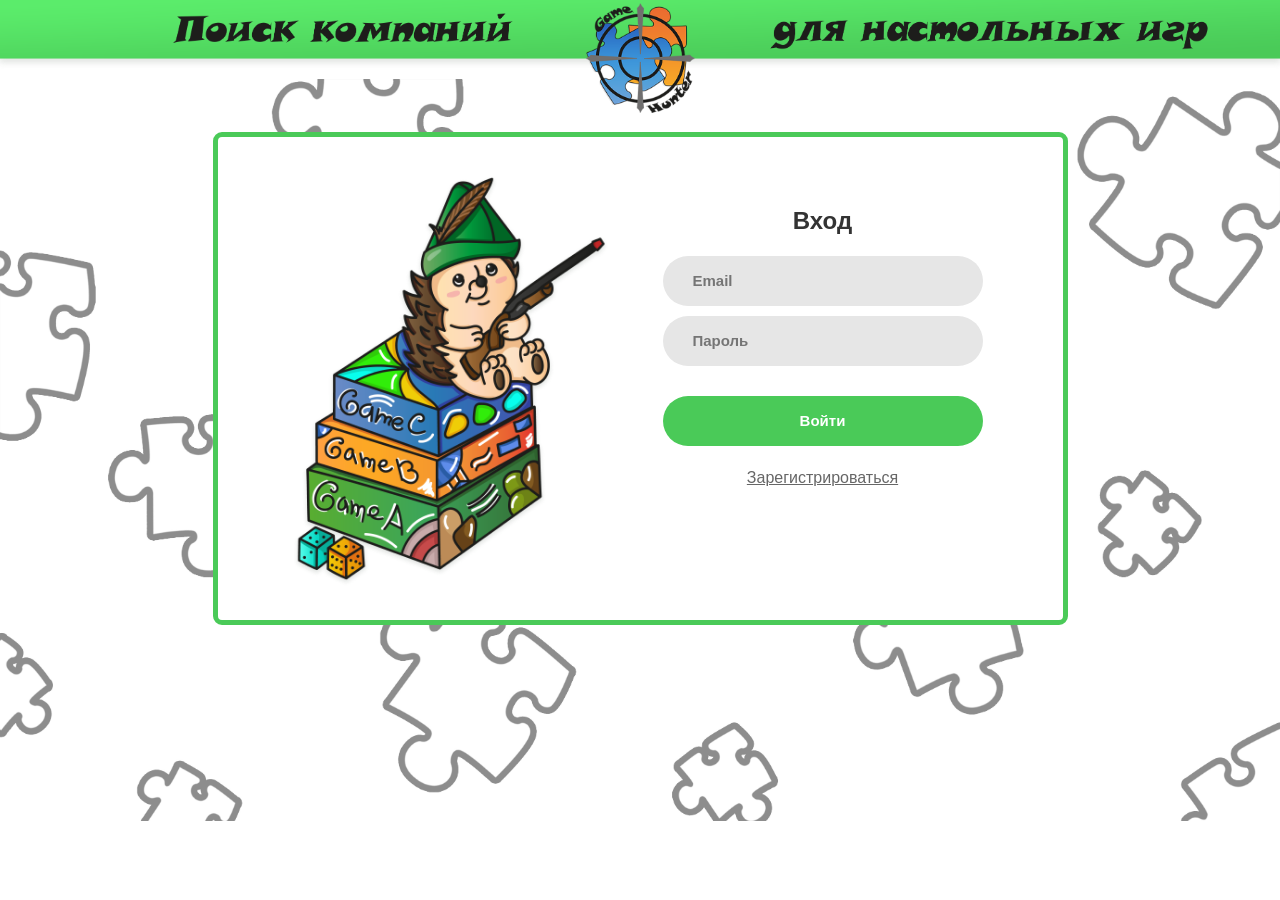
==== home.html @ 6ac2133f "3 commit" ====
<!DOCTYPE html>
<html lang="ru">
  <head>
    <meta http-equiv="Content-Type" content="text/html"; charset="utf-8" />
    <link rel="icon" href="image/em.ico" />
    <meta name="viewport" content="width=device-width, initial-scale=1" />
    <title>Game Hunter</title>
    <link rel="stylesheet" href="normalize.css" type="text/css">
    <link rel="stylesheet" href="GH.css" type="text/css">
  </head>

  <body background="image/fon1.jpg"> 
    <div>
        <img class="pic" name = 'img' src = "image/top.png" />

          <div class="wrap-login100">
            <div class="login100-pic js-tilt" data-tilt>
              <img src="image/hunter.png" alt="IMG">
            </div>
    
            <form class="login100-form validate-form" >
              <span class="login100-form-title">
                Вход
              </span>
    
              <div class="wrap-input100 validate-input" data-validate = "Valid email is required: ex@abc.xyz">
                <input class="input100" type="text" name="email" placeholder="Email">
                <span class="focus-input100"></span>
                <span class="symbol-input100"></span>
              </div>
    
              <div class="wrap-input100 validate-input" data-validate = "Password is required">
                <input class="input100" type="password" name="pass" placeholder="Пароль">
                <span class="focus-input100"></span>
                <span class="symbol-input100"></span>
              </div>
              
              <div class="container-login100-form-btn">
                <button class="login100-form-btn" id ="enter" type="button">
                  Войти
                </button>
              </div>
    
              <div class="text-center">
                <a class="txt2" href="registration.html">
                  Зарегистрироваться
                </a>
              </div>

            </form>
          </div>
          <br><br>

          <script src="log_and_reg.js" type="module"></script>
    </div>



  </body>
</html>
---- GH.css ----
*{
    margin: 0;
    padding: 0;
  }

body{
    background-attachment: fixed;
    background-size: 100%, auto;
    background-repeat: no-repeat;
    background-position: center center;
    font-family: 'Times New Roman', Times, serif;
  }
  
  .pic{
    width: 100%; 
    height: auto;
    justify-content: center;
    
    position: fixed;
    top: 0;
    left: 0;
    right: 0;
    z-index: 50;
  }
  

  .hunt{
    width: auto; 
    height: 80%;
    justify-content: center;
  }


  /*---------------------------------------------*/
a {
	font-family: Arial, Helvetica, sans-serif;
	font-size: 14px;
	line-height: 1.7;
	color: #666666;
	margin: 0px;
	transition: all 0.4s;
	-webkit-transition: all 0.4s;
  -o-transition: all 0.4s;
  -moz-transition: all 0.4s;
}

a:focus {
	outline: none !important;
}

a:hover {
	text-decoration: none;
  color: #57b846;
}

/*---------------------------------------------*/
h1,h2,h3,h4,h5,h6 {
	margin: 0px;
}

p {
	font-family: Arial, Helvetica, sans-serif;
	font-size: 14px;
	line-height: 1.7;
	color: #666666;
	margin: 0px;
}

ul, li {
	margin: 0px;
	list-style-type: none;
}


/*---------------------------------------------*/
input {
	outline: none;
	border: none;
}

textarea {
  outline: none;
  border: none;
}

textarea:focus, input:focus {
  border-color: transparent !important;
}

/*---------------------------------------------*/
button {
	outline: none !important;
	border: none;
	background: transparent;
}

button:hover {
	cursor: pointer;
}

iframe {
	border: none !important;
}


/*//////////////////////////////////////////////////////////////////
[ Utility ]*/
.txt1 {
  font-family: Arial, Helvetica, sans-serif;
  font-size: 13px;
  line-height: 1.5;
  color: #999999;
}

.txt2 {
  font-family: Arial, Helvetica, sans-serif;
  font-size: 16px;
  line-height: 1.5;
  color: #666666;
}


/*//////////////////////////////////////////////////////////////////
[ login ]*/

.wrap-login100 {
  margin-top: 300px;
  width: 750px;
  
  background: #fff;
  border-radius: 9px;
  overflow: hidden;
  border: #4aca58;
  border-style: solid;
  border-width: 5px;
  margin: 0 auto;

  display: -webkit-box;
  display: -webkit-flex;
  display: -moz-box;
  display: -ms-flexbox;
  display: flex;
  flex-wrap: wrap;
  justify-content: space-between;
  margin-top: 132px;
  padding: 30px 70px 20px 25px;
}

.wrap-reg{
  margin-top: 300px;
  width: 400px;
  
  background: #fff;
  border-radius: 9px;
  overflow: hidden;
  border: #4aca58;
  border-style: solid;
  border-width: 5px;
  margin: 0 auto;

  display: -webkit-box;
  display: -webkit-flex;
  display: -moz-box;
  display: -ms-flexbox;
  display: flex;
  flex-wrap: wrap;
  justify-content: space-between;
  margin-top: 132px;
  padding: 2px 30px 2px 30px;
}


/*------------------------------------------------------------------
[  ]*/
.login100-pic {
  width: 380px;
}

.login100-pic img {
  max-width: 100%;
}


/*------------------------------------------------------------------
[  ]*/
.login100-form {
  padding: 40px 10px 10px 10px;
  width: 320px;
}

.reg-form{
  padding: 10px 10px 10px 10px;
  width: 320px;
  margin-left: auto;
  margin-right: auto;
}

.login100-form-title {
  font-family: Arial, Helvetica, sans-serif;
  font-weight: bold;
  font-size: 24px;
  color: #333333;
  line-height: 1.2;
  text-align: center;

  width: 100%;
  display: block;
  padding-bottom: 20px;
}


/*---------------------------------------------*/
.wrap-input100 {
  position: relative;
  justify-content: center;
  flex-wrap: wrap;
  display: flex;
  width: 100%;
  z-index: 1;
  margin-bottom: 10px;
}

.input100 {
  font-family: Arial, Helvetica, sans-serif;
  font-weight: bold;
  font-size: 15px;
  line-height: 1.5;
  color: #666666;

  display: block;
  width: 100%;
  background: #e6e6e6;
  height: 50px;
  border-radius: 25px;
  padding: 0 30px 0 30px;
}


/*------------------------------------------------------------------
[ Focus ]*/
.focus-input100 {
  display: block;
  position: absolute;
  border-radius: 25px;
  bottom: 0;
  left: 0;
  z-index: -1;
  width: 100%;
  height: 100%;
  box-shadow: 0px 0px 0px 0px;
  color: rgba(87,184,70, 0.8);
}

.input100:focus + .focus-input100 {
  -webkit-animation: anim-shadow 0.5s ease-in-out forwards;
  animation: anim-shadow 0.5s ease-in-out forwards;
}

@-webkit-keyframes anim-shadow {
  to {
    box-shadow: 0px 0px 70px 25px;
    opacity: 0;
  }
}

@keyframes anim-shadow {
  to {
    box-shadow: 0px 0px 70px 25px;
    opacity: 0;
  }
}

.symbol-input100 {
  font-size: 15px;

  display: -webkit-box;
  display: -webkit-flex;
  display: -moz-box;
  display: -ms-flexbox;
  display: flex;
  align-items: center;
  position: absolute;
  border-radius: 25px;
  bottom: 0;
  left: 0;
  width: 100%;
  height: 100%;
  padding-left: 35px;
  pointer-events: none;
  color: #666666;

  -webkit-transition: all 0.4s;
  -o-transition: all 0.4s;
  -moz-transition: all 0.4s;
  transition: all 0.4s;
}

.input100:focus + .focus-input100 + .symbol-input100 {
  color: #57b846;
  padding-left: 28px;
}

.text-center{
  padding-top: 20px;
  display: flex;
  flex-wrap: wrap;
  justify-content: center;
}

/*------------------------------------------------------------------
[ Button ]*/
.container-login100-form-btn {
  width: 100%;
  display: -webkit-box;
  display: -webkit-flex;
  display: -moz-box;
  display: -ms-flexbox;
  display: flex;
  flex-wrap: wrap;
  justify-content: center;
  padding-top: 20px;
}

.login100-form-btn {
  font-family: Arial, Helvetica, sans-serif;
  font-weight: bold;
  font-size: 15px;
  line-height: 1.5;
  color: #fff;

  width: 100%;
  height: 50px;
  border-radius: 25px;
  background: #4aca58;
  display: -webkit-box;
  display: -webkit-flex;
  display: -moz-box;
  display: -ms-flexbox;
  display: flex;
  justify-content: center;
  align-items: center;
  padding: 0 25px;

  -webkit-transition: all 0.4s;
  -o-transition: all 0.4s;
  -moz-transition: all 0.4s;
  transition: all 0.4s;
}

.login100-form-btn:hover {
  background: #333333;
}



/*------------------------------------------------------------------
[ Alert validate ]*/

.validate-input {
  position: relative;
}

.alert-validate::before {
  content: attr(data-validate);
  position: absolute;
  max-width: 70%;
  background-color: white;
  border: 1px solid #c80000;
  border-radius: 13px;
  padding: 4px 25px 4px 10px;
  top: 50%;
  -webkit-transform: translateY(-50%);
  -moz-transform: translateY(-50%);
  -ms-transform: translateY(-50%);
  -o-transform: translateY(-50%);
  transform: translateY(-50%);
  right: 8px;
  pointer-events: none;

  font-family: Arial, Helvetica, sans-serif;
  font-weight: bold;
  color: #c80000;
  font-size: 13px;
  line-height: 1.4;
  text-align: left;

  visibility: hidden;
  opacity: 0;

  -webkit-transition: opacity 0.4s;
  -o-transition: opacity 0.4s;
  -moz-transition: opacity 0.4s;
  transition: opacity 0.4s;
}

.alert-validate::after {
  content: "\f06a";
  font-family: Arial, Helvetica, sans-serif;
  font-weight: bold;
  display: block;
  position: absolute;
  color: #c80000;
  font-size: 15px;
  top: 50%;
  -webkit-transform: translateY(-50%);
  -moz-transform: translateY(-50%);
  -ms-transform: translateY(-50%);
  -o-transform: translateY(-50%);
  transform: translateY(-50%);
  right: 13px;
}

.alert-validate:hover:before {
  visibility: visible;
  opacity: 1;
}

@media (max-width: 992px) {
  .alert-validate::before {
    visibility: visible;
    opacity: 1;
  }
}
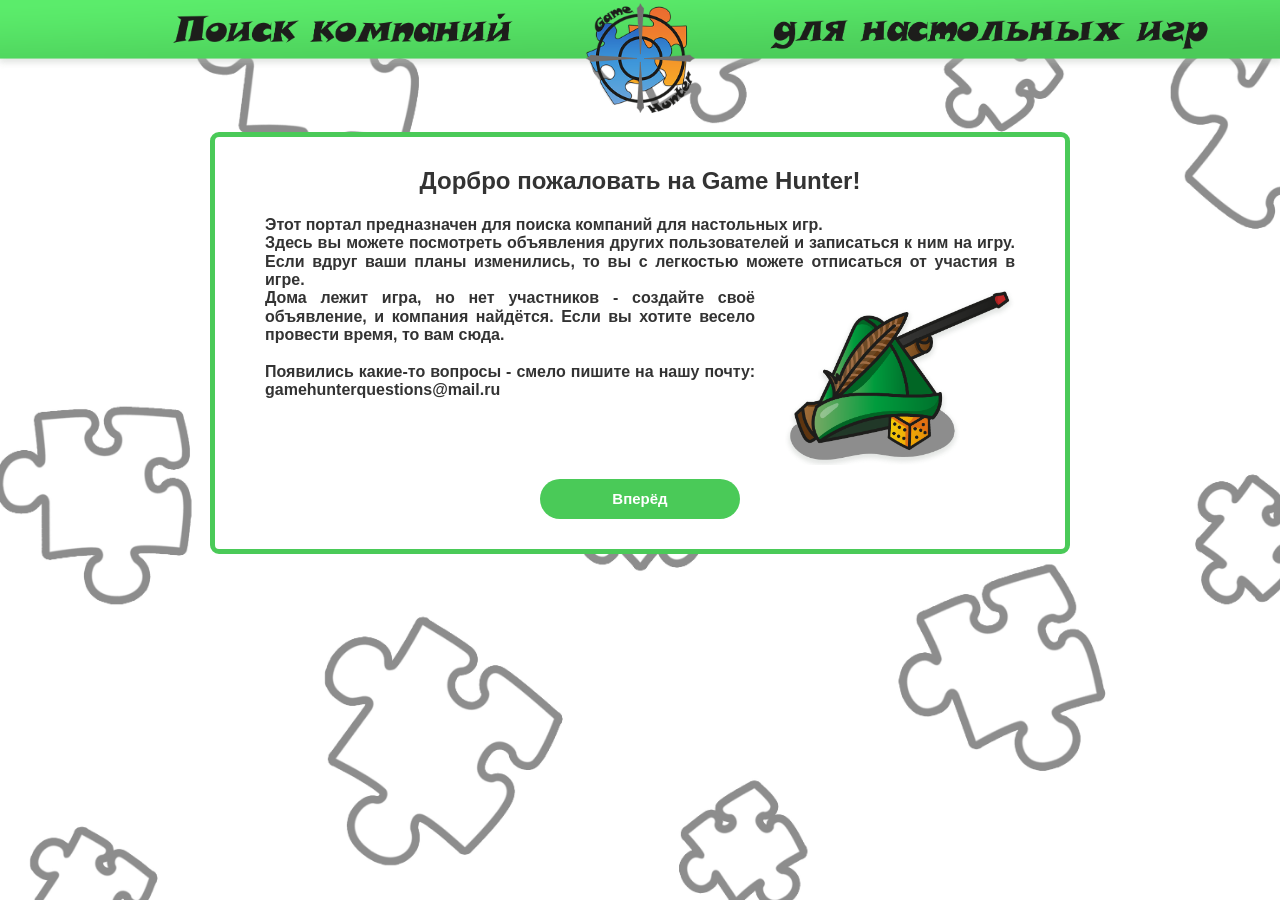
==== commit 413073b0: "info+profile" ====
--- a/home.html
+++ b/home.html
@@ -7,54 +7,41 @@
     <title>Game Hunter</title>
     <link rel="stylesheet" href="normalize.css" type="text/css">
     <link rel="stylesheet" href="GH.css" type="text/css">
+    <link rel="stylesheet" href="GH_P.css" type="text/css">
   </head>
 
-  <body background="image/fon1.jpg"> 
+  <body> 
     <div>
         <img class="pic" name = 'img' src = "image/top.png" />
 
-          <div class="wrap-login100">
-            <div class="login100-pic js-tilt" data-tilt>
-              <img src="image/hunter.png" alt="IMG">
+          <div class="wrap-login100 info dop">
+            <span class="login100-form-title">
+              Дорбро пожаловать на Game Hunter!
+            </span>
+            <div class="text_info">
+              <div>
+                <p>Этот портал предназначен для поиска компаний для настольных игр. </p>
+                <p>Здесь вы можете посмотреть объявления других пользователей и записаться к ним на игру. 
+                Если вдруг ваши планы изменились, то вы с легкостью можете отписаться от участия в игре. </p>
+              </div>
+              <div class="left_info">
+                <p>Дома лежит игра, но нет участников - создайте своё объявление, и компания найдётся.
+                Если вы хотите весело провести время, то вам сюда. </p>
+                <br>
+                <p>Появились какие-то вопросы - смело пишите на нашу почту: gamehunterquestions@mail.ru </p>
+              </div>
+              <span class="cap_info">
+                <img  src = "image/cap.png" />
+              </span> 
+               
             </div>
-    
-            <form class="login100-form validate-form" >
-              <span class="login100-form-title">
-                Вход
-              </span>
-    
-              <div class="wrap-input100 validate-input" data-validate = "Valid email is required: ex@abc.xyz">
-                <input class="input100" type="text" name="email" placeholder="Email">
-                <span class="focus-input100"></span>
-                <span class="symbol-input100"></span>
-              </div>
-    
-              <div class="wrap-input100 validate-input" data-validate = "Password is required">
-                <input class="input100" type="password" name="pass" placeholder="Пароль">
-                <span class="focus-input100"></span>
-                <span class="symbol-input100"></span>
-              </div>
-              
-              <div class="container-login100-form-btn">
-                <button class="login100-form-btn" id ="enter" type="button">
-                  Войти
-                </button>
-              </div>
-    
-              <div class="text-center">
-                <a class="txt2" href="registration.html">
-                  Зарегистрироваться
-                </a>
-              </div>
-
-            </form>
+     
+            <div class="go_div">
+              <a class="menu-btn a-btn" href="login.html">Вперёд</a>
+            </div>
           </div>
           <br><br>
 
-          <script src="log_and_reg.js" type="module"></script>
     </div>
-
-
-
   </body>
 </html>
--- a/GH.css
+++ b/GH.css
@@ -1,35 +1,37 @@
 
 *{
-    margin: 0;
-    padding: 0;
-  }
+  margin: 0;
+  padding: 0;
+}
 
 body{
-    background-attachment: fixed;
-    background-size: 100%, auto;
-    background-repeat: no-repeat;
-    background-position: center center;
-    font-family: 'Times New Roman', Times, serif;
-  }
-  
-  .pic{
-    width: 100%; 
-    height: auto;
-    justify-content: center;
-    
-    position: fixed;
-    top: 0;
-    left: 0;
-    right: 0;
-    z-index: 50;
-  }
-  
-
-  .hunt{
-    width: auto; 
-    height: 80%;
-    justify-content: center;
-  }
+  background-image: url(image/fon1.jpg);
+  background-attachment: fixed;
+  background-size: cover;
+  background-repeat: no-repeat;
+  background-position: center center;
+  font-family: 'Times New Roman', Times, serif;
+  
+}
+  
+.pic{
+  width: 100%; 
+  height: auto;
+  justify-content: center;
+  
+  position: fixed;
+  top: 0;
+  left: 0;
+  right: 0;
+  z-index: 50;
+}
+  
+
+.hunt{
+  width: auto; 
+  height: 80%;
+  justify-content: center;
+}
 
 
   /*---------------------------------------------*/
@@ -46,7 +48,7 @@
 }
 
 a:focus {
-	outline: none !important;
+	outline: none;
 }
 
 a:hover {
@@ -59,17 +61,10 @@
 	margin: 0px;
 }
 
-p {
-	font-family: Arial, Helvetica, sans-serif;
-	font-size: 14px;
-	line-height: 1.7;
-	color: #666666;
-	margin: 0px;
-}
 
 ul, li {
 	margin: 0px;
-	list-style-type: none;
+	list-style-type: none; 
 }
 
 
@@ -90,7 +85,7 @@
 
 /*---------------------------------------------*/
 button {
-	outline: none !important;
+	outline: none;
 	border: none;
 	background: transparent;
 }
@@ -104,8 +99,6 @@
 }
 
 
-/*//////////////////////////////////////////////////////////////////
-[ Utility ]*/
 .txt1 {
   font-family: Arial, Helvetica, sans-serif;
   font-size: 13px;
@@ -322,6 +315,7 @@
   padding-top: 20px;
 }
 
+
 .login100-form-btn {
   font-family: Arial, Helvetica, sans-serif;
   font-weight: bold;
@@ -349,9 +343,8 @@
 }
 
 .login100-form-btn:hover {
-  background: #333333;
-}
-
+  background: #706f6f;
+}
 
 
 /*------------------------------------------------------------------
--- a/GH_P.css
+++ b/GH_P.css
@@ -0,0 +1,202 @@
+.wrap-portal{
+  margin-top: 300px;
+  width: 720px;
+  min-height: 470px;
+  
+  background: #fff;
+  border-radius: 9px;
+  overflow: hidden;
+  border: #4aca58;
+  border-style: solid;
+  border-width: 5px;
+  margin: 0 auto;
+
+  display: -webkit-box;
+  display: -webkit-flex;
+  display: -moz-box;
+  display: -ms-flexbox;
+  display: flex;
+  flex-wrap: wrap;
+  justify-content: space-between;
+  margin-top: 132px;
+  padding: 2px 30px 2px 30px;
+}
+
+.info{
+  padding: 30px 50px 20px 50px;
+  text-align: justify;
+  
+}
+
+.menu {
+  width: 220px;
+  padding: 38px 10px 20px 10px;
+}
+
+.data {
+  width: 450px;
+  padding: 10px 10px 20px 10px;
+}
+
+.go_div{
+  width: 200px;
+  display: flex;
+  justify-content: center;
+  align-content: center;
+  margin: 0 auto;
+  padding-top: 10px;
+}
+
+.menu-btn {
+  font-family: Arial, Helvetica, sans-serif;
+  font-weight: bold;
+  font-size: 15px;
+  line-height: 1.5;
+  color: #fff;
+  text-decoration: none;
+
+  width: 100%;
+  height: 40px;
+  border-radius: 25px;
+  background: #4aca58;
+  display: -webkit-box;
+  display: -webkit-flex;
+  display: -moz-box;
+  display: -ms-flexbox;
+  display: flex;
+  justify-content: center;
+  align-items: center;
+  margin-bottom: 10px;
+
+  -webkit-transition: all 0.4s;
+  -o-transition: all 0.4s;
+  -moz-transition: all 0.4s;
+  transition: all 0.4s;
+}
+
+.menu-btn:hover {
+  background: #706f6f;
+}
+
+.a-btn:hover{
+  text-decoration: none;
+  color: #fff;
+}
+
+.ad-form {
+  padding-left: 40px;
+  width: 417px;
+  margin-left: auto;
+  margin-right: auto;
+  display: flex;
+  flex-wrap: wrap;
+  justify-content: space-between;
+}
+
+.wrap-input-ad{
+  position: relative;
+  justify-content: center;
+  flex-wrap: wrap;
+  display: flex;
+  width: 350px;
+  z-index: 1;
+  margin-bottom: 10px;
+  margin-left: 0;
+}
+
+.input-ad {
+  font-family: Arial, Helvetica, sans-serif;
+  font-weight: bold;
+  font-size: 15px;
+  line-height: 1.5;
+  color: #666666;
+
+  display: block;
+  width: 100%;
+  background: #e6e6e6;
+  height: 40px;
+  border-radius: 25px;
+  padding: 0 30px 0 30px;
+}
+
+.ad-form-title{
+  font-family: Arial, Helvetica, sans-serif;
+  font-weight: bold;
+  font-size: 15px;
+  color: #333333;
+  line-height: 1.2;
+  text-align: left;
+
+  width: 100%;
+  display: block;
+  padding-bottom: 10px;
+}
+
+.ad-form-btn{
+  width: 170px;
+  margin-left: 0;
+}
+
+.bush img {
+  max-width: 100%;
+  padding-top: 15px;
+}
+
+
+.im_pr{
+  width: 200px;
+  margin-right: 0;
+  
+}
+
+.im_pr img {
+  max-width: 100%;
+}
+
+.f_l_name{
+  font-family: Arial, Helvetica, sans-serif;
+  font-size: 24px;
+  font-weight: bold;
+  color: #333333;
+  padding-top: 15px;
+}
+
+.tel_email{
+  font-family: Arial, Helvetica, sans-serif;
+  font-size: 16px;
+  color: #333333;
+  padding-top: 30px;
+}
+
+.data_pr{
+  width: 200px;
+  word-wrap: break-word;
+}
+
+p{
+  font-family: Arial, Helvetica, sans-serif;
+  color: #333333;
+  font-size: 16px;
+  font-weight: 600;
+}
+
+.cap_info{
+  width: 230px;
+  margin-right: 0;
+  margin-left: auto;
+}
+
+.cap_info img {
+  max-width: 100%;
+}
+
+.left_info{
+  width: 490px;
+}
+
+.text_info{
+  display: flex;
+  flex-wrap: wrap;
+  justify-content: space-between;
+}
+
